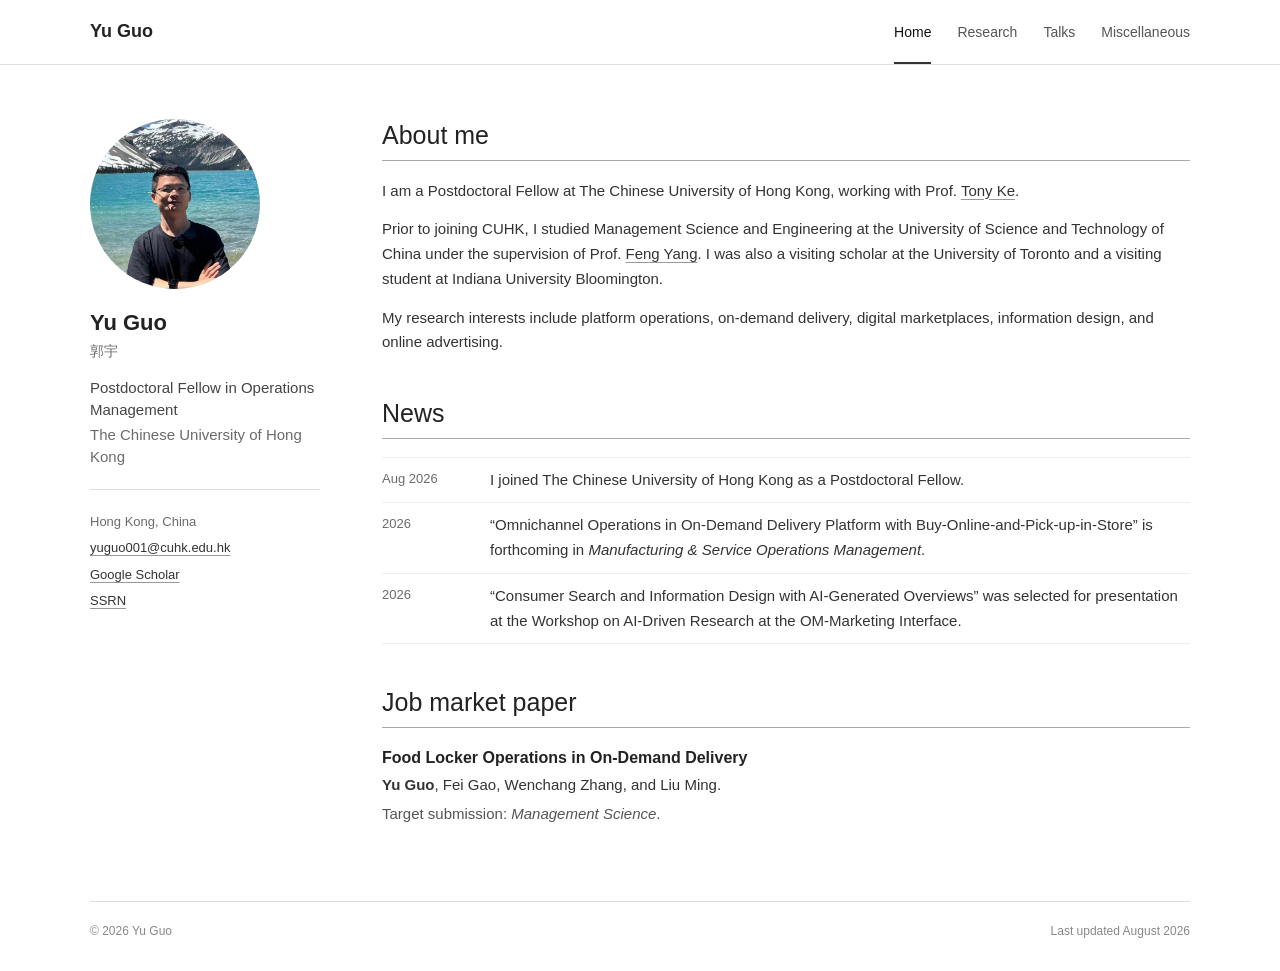
==== index.html @ 822c499a "Add Google Search Console verification tag" ====
<!doctype html>
<html lang="en">
<head>
  <meta charset="utf-8">
  <meta name="viewport" content="width=device-width, initial-scale=1">
  <meta name="google-site-verification" content="gX6m1OhbbZq8u8nHwFhvmDL-8WB10cemIwCa7tGyrLY">
  <meta name="description" content="Yu Guo (郭宇), Postdoctoral Fellow in Operations Management at The Chinese University of Hong Kong (CUHK). Research on platform operations, on-demand delivery, and digital marketplaces.">
  <title>Yu Guo (郭宇) | Postdoctoral Fellow, CUHK</title>
  <link rel="canonical" href="https://joeyyuguo.github.io/">
  <meta property="og:type" content="profile">
  <meta property="og:title" content="Yu Guo (郭宇) | Postdoctoral Fellow, CUHK">
  <meta property="og:description" content="Postdoctoral Fellow in Operations Management at The Chinese University of Hong Kong.">
  <meta property="og:url" content="https://joeyyuguo.github.io/">
  <meta property="og:image" content="https://joeyyuguo.github.io/profile-photo.jpg">
  <script type="application/ld+json">
  {
    "@context": "https://schema.org",
    "@type": "ProfilePage",
    "url": "https://joeyyuguo.github.io/",
    "mainEntity": {
      "@type": "Person",
      "@id": "https://joeyyuguo.github.io/#person",
      "name": "Yu Guo",
      "alternateName": "郭宇",
      "url": "https://joeyyuguo.github.io/",
      "image": "https://joeyyuguo.github.io/profile-photo.jpg",
      "email": "mailto:yuguo001@cuhk.edu.hk",
      "jobTitle": "Postdoctoral Fellow in Operations Management",
      "worksFor": {
        "@type": "CollegeOrUniversity",
        "name": "The Chinese University of Hong Kong",
        "url": "https://www.cuhk.edu.hk/"
      },
      "alumniOf": [
        { "@type": "CollegeOrUniversity", "name": "University of Science and Technology of China" },
        { "@type": "CollegeOrUniversity", "name": "Anhui University" }
      ],
      "knowsAbout": ["Operations Management", "Platform Operations", "On-Demand Delivery", "Digital Marketplaces", "Information Design", "Online Advertising"],
      "sameAs": [
        "https://scholar.google.com/citations?user=YEUCVlgAAAAJ",
        "https://papers.ssrn.com/sol3/cf_dev/AbsByAuth.cfm?per_id=5614094"
      ]
    }
  }
  </script>
  <link rel="icon" href="favicon.svg" type="image/svg+xml">
  <link rel="stylesheet" href="styles.css">
  <script src="script.js" defer></script>
</head>
<body data-page="home">
  <a class="skip-link" href="#main-content">Skip to content</a>
  <header class="site-header">
    <div class="header-inner">
      <a class="site-name" href="index.html">Yu Guo</a>
      <button class="nav-toggle" type="button" aria-expanded="false" aria-controls="site-nav">Menu</button>
      <nav class="site-nav" id="site-nav" aria-label="Primary navigation">
        <a data-nav="home" href="index.html">Home</a>
        <a data-nav="research" href="research.html">Research</a>
        <a data-nav="talks" href="talks.html">Talks</a>
        <a data-nav="misc" href="miscellaneous.html">Miscellaneous</a>
      </nav>
    </div>
  </header>

  <div class="site-layout">
    <aside class="profile" aria-label="Profile">
      <div class="avatar">
        <span aria-hidden="true">YG</span>
        <img src="profile-photo.jpg" alt="Portrait of Yu Guo">
      </div>
      <h1>Yu Guo</h1>
      <p class="name-cn" lang="zh-CN">郭宇</p>
      <p class="position">Postdoctoral Fellow in Operations Management</p>
      <p class="affiliation">The Chinese University of Hong Kong</p>
      <ul class="profile-links">
        <li>Hong Kong, China</li>
        <li><a href="mailto:yuguo001@cuhk.edu.hk">yuguo001@cuhk.edu.hk</a></li>
        <li><a href="https://scholar.google.com/citations?user=YEUCVlgAAAAJ&amp;hl=en" target="_blank" rel="noreferrer">Google Scholar</a></li>
        <li><a href="https://papers.ssrn.com/sol3/cf_dev/AbsByAuth.cfm?per_id=5614094" target="_blank" rel="noreferrer">SSRN</a></li>
      </ul>
    </aside>

    <main class="main-content" id="main-content">
      <section>
        <h2>About me</h2>
        <p>I am a Postdoctoral Fellow at The Chinese University of Hong Kong, working with Prof. <a href="https://sites.google.com/view/kete" target="_blank" rel="noreferrer">Tony Ke</a>.</p>
        <p>Prior to joining CUHK, I studied Management Science and Engineering at the University of Science and Technology of China under the supervision of Prof. <a href="https://bs.ustc.edu.cn/chinese/profile-42.html" target="_blank" rel="noreferrer">Feng Yang</a>. I was also a visiting scholar at the University of Toronto and a visiting student at Indiana University Bloomington.</p>
        <p>My research interests include platform operations, on-demand delivery, digital marketplaces, information design, and online advertising.</p>
      </section>

      <section>
        <h2>News</h2>
        <ul class="dated-list">
          <li><span>Aug 2026</span><p>I joined The Chinese University of Hong Kong as a Postdoctoral Fellow.</p></li>
          <li><span>2026</span><p>“Omnichannel Operations in On-Demand Delivery Platform with Buy-Online-and-Pick-up-in-Store” is forthcoming in <em>Manufacturing &amp; Service Operations Management</em>.</p></li>
          <li><span>2026</span><p>“Consumer Search and Information Design with AI-Generated Overviews” was selected for presentation at the Workshop on AI-Driven Research at the OM-Marketing Interface.</p></li>
        </ul>
      </section>

      <section>
        <h2>Job market paper</h2>
        <div class="plain-entry">
          <h3>Food Locker Operations in On-Demand Delivery</h3>
          <p><strong>Yu Guo</strong>, Fei Gao, Wenchang Zhang, and Liu Ming.</p>
          <p class="note">Target submission: <em>Management Science</em>.</p>
        </div>
      </section>
    </main>
  </div>

  <footer class="site-footer">
    <span>© <span data-current-year>2026</span> Yu Guo</span>
    <span>Last updated August 2026</span>
  </footer>
</body>
</html>
---- styles.css ----
:root {
  --text: #333;
  --heading: #222;
  --muted: #6b6b6b;
  --line: #dedede;
  --soft: #f2f2f2;
  --page-width: 1100px;
  --font: -apple-system, BlinkMacSystemFont, "Segoe UI", Helvetica, Arial, "PingFang SC", "Microsoft YaHei", sans-serif;
}

* { box-sizing: border-box; }
html { scroll-behavior: smooth; }
body { margin: 0; background: #fff; color: var(--text); font-family: var(--font); font-size: 15px; line-height: 1.65; }
a { color: #333; text-decoration-color: #999; text-underline-offset: 3px; }
a:hover { color: #000; text-decoration-color: #000; }
.skip-link { position: fixed; top: -100px; left: 16px; z-index: 100; padding: 8px 12px; background: #222; color: #fff; }
.skip-link:focus { top: 12px; }

.site-header { border-bottom: 1px solid var(--line); background: #fff; }
.header-inner { width: min(var(--page-width), calc(100% - 40px)); min-height: 64px; margin: 0 auto; display: flex; align-items: center; justify-content: space-between; gap: 30px; }
.site-name { color: var(--heading); font-size: 18px; font-weight: 600; text-decoration: none; }
.site-nav { display: flex; align-items: center; gap: 26px; }
.site-nav a { padding: 21px 0 18px; border-bottom: 2px solid transparent; color: #555; font-size: 14px; text-decoration: none; }
.site-nav a:hover, .site-nav a.active { border-bottom-color: #333; color: #111; }
.nav-toggle { display: none; padding: 6px 0; border: 0; background: transparent; color: #333; font: inherit; cursor: pointer; }

.site-layout { width: min(var(--page-width), calc(100% - 40px)); margin: 0 auto; padding: 54px 0 70px; display: grid; grid-template-columns: 230px minmax(0, 1fr); gap: 62px; }
.profile { align-self: start; }
.avatar { position: relative; width: 170px; height: 170px; display: grid; place-items: center; margin-bottom: 20px; overflow: hidden; border-radius: 50%; background: var(--soft); color: #444; font-family: Georgia, serif; font-size: 42px; }
.avatar img { position: absolute; inset: 0; width: 100%; height: 100%; object-fit: cover; opacity: 0; }
.avatar.has-photo img { opacity: 1; }
.profile h1 { margin: 0; color: var(--heading); font-size: 22px; font-weight: 600; line-height: 1.25; }
.name-cn { margin: 3px 0 14px; color: var(--muted); font-size: 14px; }
.position { margin: 0 0 2px; color: #444; line-height: 1.5; }
.affiliation { margin: 0; color: var(--muted); line-height: 1.5; }
.profile-links { margin: 20px 0 0; padding: 16px 0 0; border-top: 1px solid var(--line); list-style: none; }
.profile-links li { margin: 5px 0; color: var(--muted); font-size: 13px; overflow-wrap: anywhere; }

.main-content { min-width: 0; }
.main-content section + section { margin-top: 42px; }
.main-content h2 { margin: 0 0 18px; padding-bottom: 8px; border-bottom: 1px solid #aaa; color: var(--heading); font-size: 25px; font-weight: 500; line-height: 1.3; }
.main-content h3 { margin: 0 0 4px; color: var(--heading); font-size: 16px; font-weight: 600; line-height: 1.45; }
.main-content p { margin: 0 0 14px; }
.plain-entry p { margin-bottom: 4px; }
.note { color: #555; }
.footnote { color: var(--muted); font-size: 13px; }

.dated-list { margin: 0; padding: 0; list-style: none; }
.dated-list li { display: grid; grid-template-columns: 90px 1fr; gap: 18px; padding: 10px 0; border-bottom: 1px solid #eee; }
.dated-list li:first-child { border-top: 1px solid #eee; }
.dated-list span { color: var(--muted); font-size: 13px; }
.dated-list p { margin: 0; }

.publication-list { margin: 0; padding-left: 28px; }
.publication-list > li { padding: 0 0 20px 8px; }
.publication-list p { margin: 2px 0; }
.sub-list { margin: 6px 0 0; padding-left: 20px; color: #555; }

.entry-list article { display: flex; align-items: flex-start; justify-content: space-between; gap: 28px; padding: 0 0 22px; }
.entry-list article + article { padding-top: 2px; }
.entry-list p { margin: 2px 0; }
.entry-list time { flex: 0 0 auto; color: var(--muted); font-size: 13px; white-space: nowrap; }
.compact-entries article { padding-bottom: 15px; }

.year-group { display: grid; grid-template-columns: 70px 1fr; gap: 22px; padding: 12px 0; border-bottom: 1px solid #eee; }
.year-group:first-of-type { border-top: 1px solid #eee; }
.year-group h3 { color: var(--muted); font-size: 14px; }
.year-group ul { margin: 0; padding-left: 20px; }
.year-group li { margin: 0 0 6px; }

.award-list { margin: 0; padding: 0; list-style: none; }
.award-list li { display: flex; align-items: baseline; justify-content: space-between; gap: 28px; padding: 10px 0; border-bottom: 1px solid #eee; }
.award-list li:first-child { border-top: 1px solid #eee; }
.award-list time { flex: 0 0 auto; color: var(--muted); font-size: 13px; }
.skills { display: grid; grid-template-columns: 110px 1fr; gap: 8px 20px; margin: 0; }
.skills dt { font-weight: 600; }
.skills dd { margin: 0; }

.misc-text { max-width: 720px; }
.cat-photo-frame { width: min(100%, 620px); margin: 0; }
.cat-photo-frame img { display: none; width: 100%; min-height: 300px; max-height: 520px; object-fit: cover; border-radius: 3px; }
.cat-photo-frame.has-photo img { display: block; }
.photo-placeholder { display: grid; width: 100%; min-height: 300px; place-items: center; padding: 30px; border: 1px dashed #bbb; border-radius: 3px; background: #fafafa; color: var(--muted); text-align: center; }
.cat-photo-frame.has-photo .photo-placeholder { display: none; }
.cat-photo-frame figcaption { margin-top: 9px; color: var(--muted); font-size: 13px; }

.site-footer { width: min(var(--page-width), calc(100% - 40px)); margin: 0 auto; padding: 20px 0 30px; display: flex; justify-content: space-between; gap: 20px; border-top: 1px solid var(--line); color: #888; font-size: 12px; }
.not-found { width: min(620px, calc(100% - 40px)); margin: 100px auto; }
.not-found h1 { margin-bottom: 10px; color: var(--heading); font-size: 30px; font-weight: 500; }

@media (max-width: 800px) {
  .header-inner { width: min(100% - 28px, var(--page-width)); min-height: 58px; }
  .nav-toggle { display: block; }
  .site-nav { position: absolute; top: 58px; right: 0; left: 0; z-index: 20; display: none; padding: 8px 20px 12px; border-bottom: 1px solid var(--line); background: #fff; }
  .site-nav.open { display: grid; gap: 0; }
  .site-nav a { padding: 8px 0; border-bottom: 0; }
  .site-nav a.active { font-weight: 600; }
  .site-layout { width: min(100% - 28px, 700px); padding: 36px 0 54px; display: block; }
  .profile { display: grid; grid-template-columns: 92px 1fr; column-gap: 18px; margin-bottom: 42px; padding-bottom: 28px; border-bottom: 1px solid var(--line); }
  .avatar { grid-row: 1 / 6; width: 92px; height: 92px; margin: 0; font-size: 25px; }
  .profile h1 { align-self: end; }
  .name-cn { margin-bottom: 6px; }
  .profile-links { grid-column: 2; margin-top: 10px; padding-top: 10px; }
  .main-content h2 { font-size: 23px; }
  .site-footer { width: min(100% - 28px, 700px); }
}

@media (max-width: 520px) {
  body { font-size: 14px; }
  .profile { grid-template-columns: 74px 1fr; column-gap: 14px; }
  .avatar { width: 74px; height: 74px; font-size: 21px; }
  .profile-links { grid-column: 1 / -1; }
  .dated-list li, .year-group { grid-template-columns: 1fr; gap: 3px; }
  .entry-list article { display: block; }
  .entry-list time { display: block; margin-top: 5px; }
  .award-list li { display: block; }
  .award-list time { display: block; margin-top: 3px; }
  .skills { grid-template-columns: 1fr; gap: 2px; }
  .skills dd { margin-bottom: 8px; }
  .cat-photo-frame img, .photo-placeholder { min-height: 210px; }
  .site-footer { align-items: flex-start; flex-direction: column; gap: 3px; }
}

@media (prefers-reduced-motion: reduce) { html { scroll-behavior: auto; } }
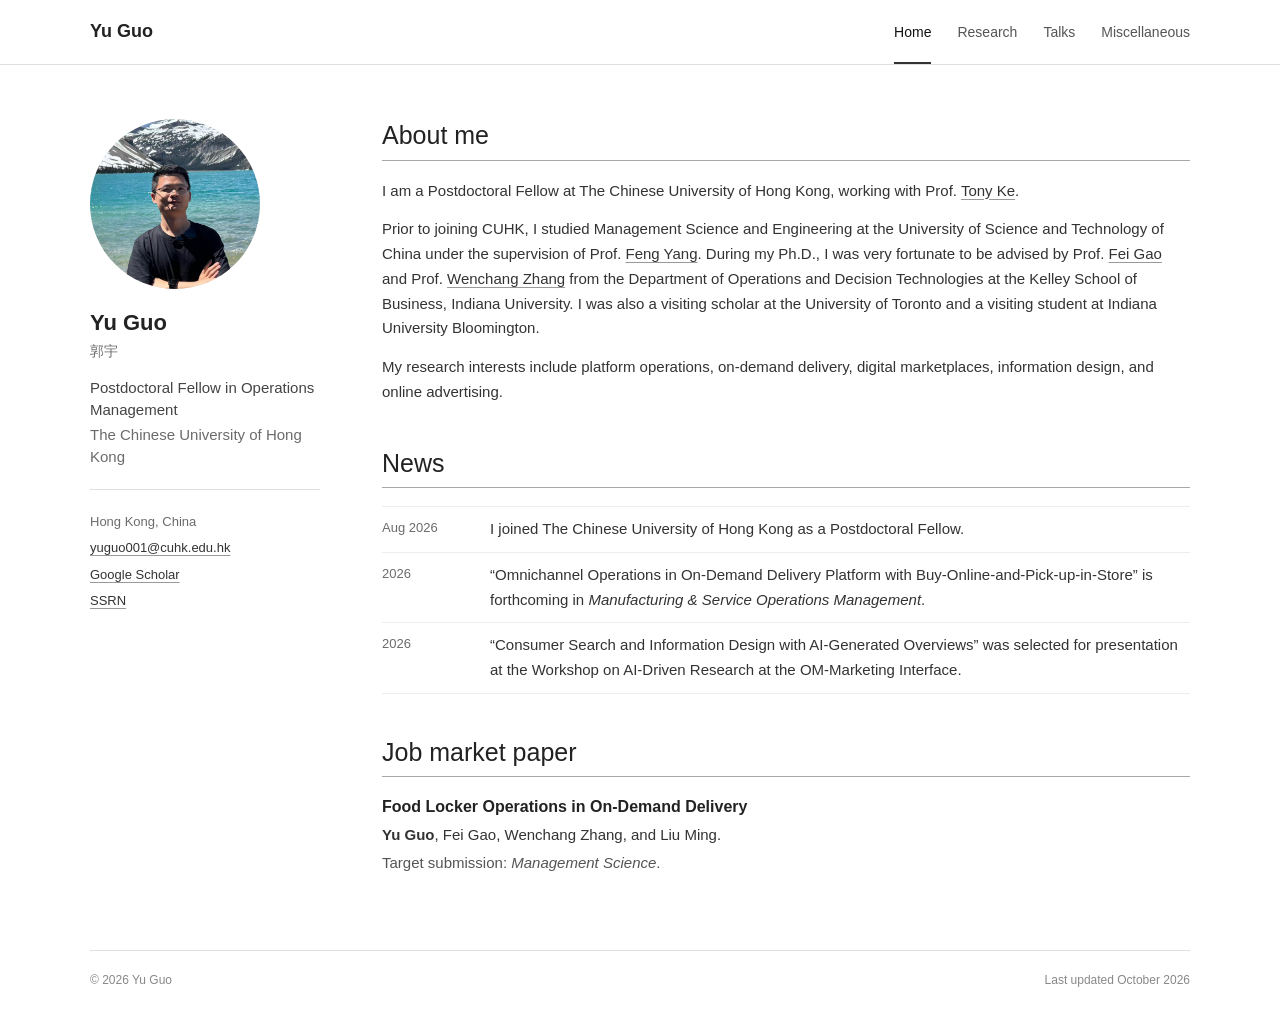
==== commit dbf96ed8: "Mention Fei Gao and Wenchang Zhang as Ph.D. advisors on homepage Co-Authored-By: Claude Opus 5.5 <no" ====
--- a/index.html
+++ b/index.html
@@ -84,7 +84,7 @@
       <section>
         <h2>About me</h2>
         <p>I am a Postdoctoral Fellow at The Chinese University of Hong Kong, working with Prof. <a href="https://sites.google.com/view/kete" target="_blank" rel="noreferrer">Tony Ke</a>.</p>
-        <p>Prior to joining CUHK, I studied Management Science and Engineering at the University of Science and Technology of China under the supervision of Prof. <a href="https://bs.ustc.edu.cn/chinese/profile-42.html" target="_blank" rel="noreferrer">Feng Yang</a>. I was also a visiting scholar at the University of Toronto and a visiting student at Indiana University Bloomington.</p>
+        <p>Prior to joining CUHK, I studied Management Science and Engineering at the University of Science and Technology of China under the supervision of Prof. <a href="https://bs.ustc.edu.cn/chinese/profile-42.html" target="_blank" rel="noreferrer">Feng Yang</a>. During my Ph.D., I was very fortunate to be advised by Prof. <a href="https://sites.google.com/view/feigao" target="_blank" rel="noreferrer">Fei Gao</a> and Prof. <a href="https://www.wenchangzhang.com/" target="_blank" rel="noreferrer">Wenchang Zhang</a> from the Department of Operations and Decision Technologies at the Kelley School of Business, Indiana University. I was also a visiting scholar at the University of Toronto and a visiting student at Indiana University Bloomington.</p>
         <p>My research interests include platform operations, on-demand delivery, digital marketplaces, information design, and online advertising.</p>
       </section>
 
@@ -110,7 +110,7 @@
 
   <footer class="site-footer">
     <span>© <span data-current-year>2026</span> Yu Guo</span>
-    <span>Last updated August 2026</span>
+    <span>Last updated October 2026</span>
   </footer>
 </body>
 </html>
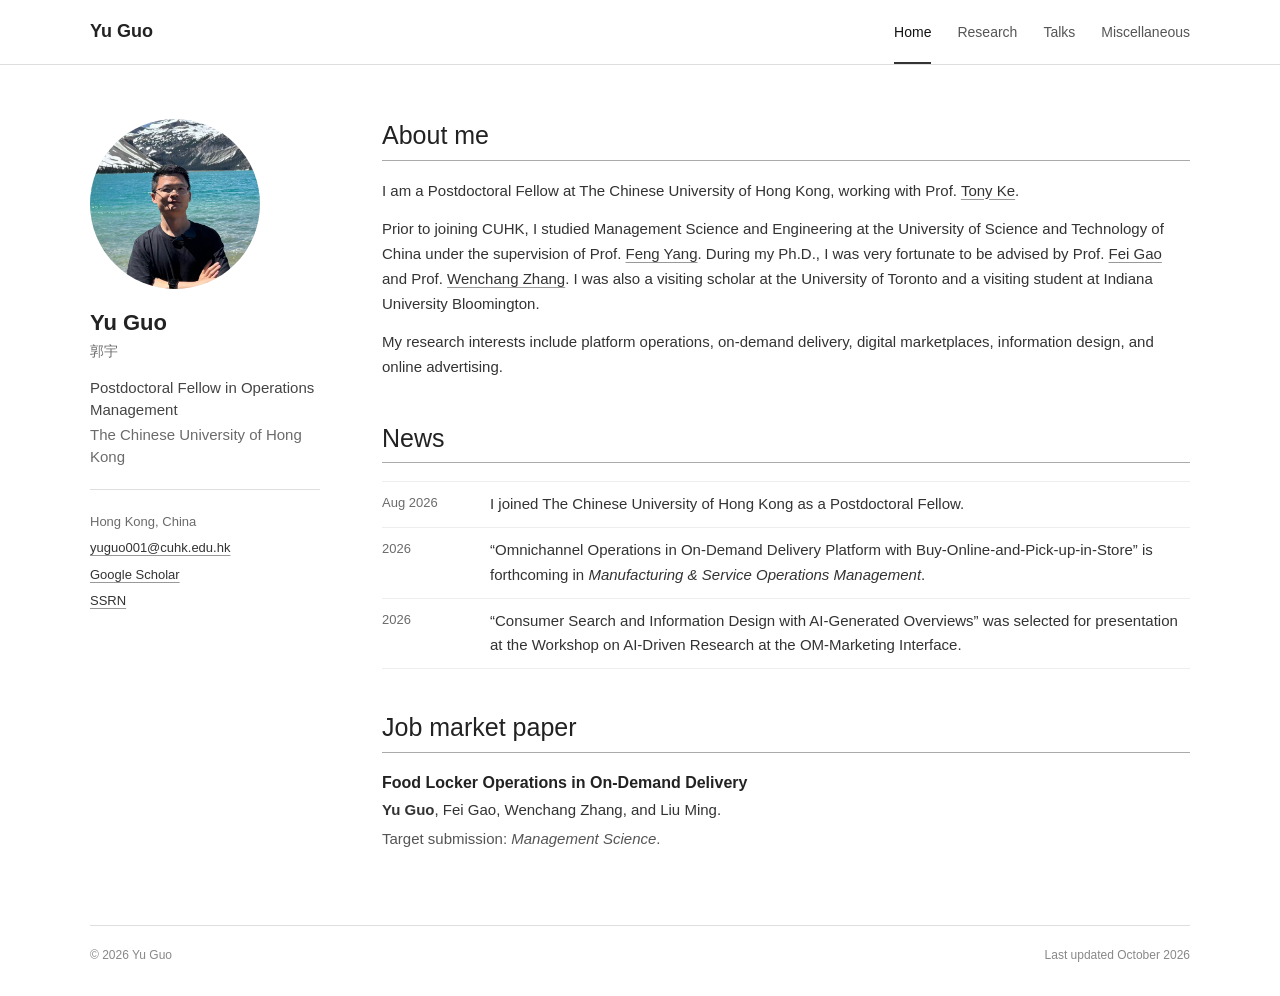
==== commit d6fef3d2: "Shorten advisor sentence on homepage Co-Authored-By: Claude Opus 5.5 <noreply@anthropic.com>" ====
--- a/index.html
+++ b/index.html
@@ -84,7 +84,7 @@
       <section>
         <h2>About me</h2>
         <p>I am a Postdoctoral Fellow at The Chinese University of Hong Kong, working with Prof. <a href="https://sites.google.com/view/kete" target="_blank" rel="noreferrer">Tony Ke</a>.</p>
-        <p>Prior to joining CUHK, I studied Management Science and Engineering at the University of Science and Technology of China under the supervision of Prof. <a href="https://bs.ustc.edu.cn/chinese/profile-42.html" target="_blank" rel="noreferrer">Feng Yang</a>. During my Ph.D., I was very fortunate to be advised by Prof. <a href="https://sites.google.com/view/feigao" target="_blank" rel="noreferrer">Fei Gao</a> and Prof. <a href="https://www.wenchangzhang.com/" target="_blank" rel="noreferrer">Wenchang Zhang</a> from the Department of Operations and Decision Technologies at the Kelley School of Business, Indiana University. I was also a visiting scholar at the University of Toronto and a visiting student at Indiana University Bloomington.</p>
+        <p>Prior to joining CUHK, I studied Management Science and Engineering at the University of Science and Technology of China under the supervision of Prof. <a href="https://bs.ustc.edu.cn/chinese/profile-42.html" target="_blank" rel="noreferrer">Feng Yang</a>. During my Ph.D., I was very fortunate to be advised by Prof. <a href="https://sites.google.com/view/feigao" target="_blank" rel="noreferrer">Fei Gao</a> and Prof. <a href="https://www.wenchangzhang.com/" target="_blank" rel="noreferrer">Wenchang Zhang</a>. I was also a visiting scholar at the University of Toronto and a visiting student at Indiana University Bloomington.</p>
         <p>My research interests include platform operations, on-demand delivery, digital marketplaces, information design, and online advertising.</p>
       </section>
 
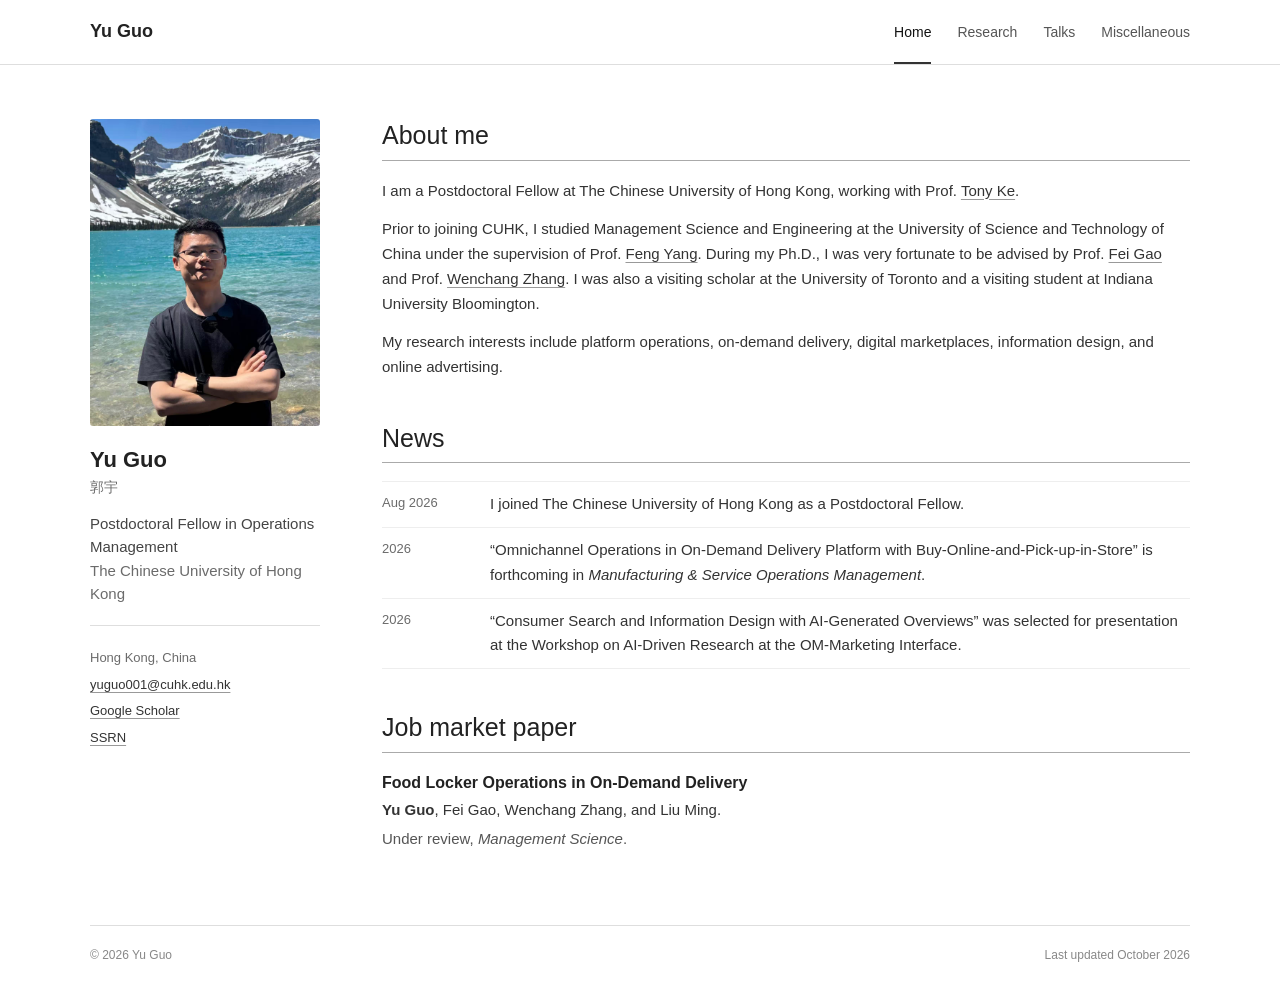
==== commit 2b2df420: "Mark Food Locker paper as under review at Management Science Co-Authored-By: Claude Opus 5.5 <norepl" ====
--- a/index.html
+++ b/index.html
@@ -102,7 +102,7 @@
         <div class="plain-entry">
           <h3>Food Locker Operations in On-Demand Delivery</h3>
           <p><strong>Yu Guo</strong>, Fei Gao, Wenchang Zhang, and Liu Ming.</p>
-          <p class="note">Target submission: <em>Management Science</em>.</p>
+          <p class="note">Under review, <em>Management Science</em>.</p>
         </div>
       </section>
     </main>
--- a/styles.css
+++ b/styles.css
@@ -25,8 +25,9 @@
 .nav-toggle { display: none; padding: 6px 0; border: 0; background: transparent; color: #333; font: inherit; cursor: pointer; }
 
 .site-layout { width: min(var(--page-width), calc(100% - 40px)); margin: 0 auto; padding: 54px 0 70px; display: grid; grid-template-columns: 230px minmax(0, 1fr); gap: 62px; }
+.single-column { width: min(800px, calc(100% - 40px)); display: block; }
 .profile { align-self: start; }
-.avatar { position: relative; width: 170px; height: 170px; display: grid; place-items: center; margin-bottom: 20px; overflow: hidden; border-radius: 50%; background: var(--soft); color: #444; font-family: Georgia, serif; font-size: 42px; }
+.avatar { position: relative; width: 100%; aspect-ratio: 3 / 4; display: grid; place-items: center; margin-bottom: 20px; overflow: hidden; border-radius: 3px; background: var(--soft); color: #444; font-family: Georgia, serif; font-size: 42px; }
 .avatar img { position: absolute; inset: 0; width: 100%; height: 100%; object-fit: cover; opacity: 0; }
 .avatar.has-photo img { opacity: 1; }
 .profile h1 { margin: 0; color: var(--heading); font-size: 22px; font-weight: 600; line-height: 1.25; }
@@ -96,8 +97,8 @@
   .site-nav a { padding: 8px 0; border-bottom: 0; }
   .site-nav a.active { font-weight: 600; }
   .site-layout { width: min(100% - 28px, 700px); padding: 36px 0 54px; display: block; }
-  .profile { display: grid; grid-template-columns: 92px 1fr; column-gap: 18px; margin-bottom: 42px; padding-bottom: 28px; border-bottom: 1px solid var(--line); }
-  .avatar { grid-row: 1 / 6; width: 92px; height: 92px; margin: 0; font-size: 25px; }
+  .profile { display: grid; grid-template-columns: 96px 1fr; column-gap: 18px; margin-bottom: 42px; padding-bottom: 28px; border-bottom: 1px solid var(--line); }
+  .avatar { grid-row: 1 / 6; width: 96px; margin: 0; font-size: 25px; }
   .profile h1 { align-self: end; }
   .name-cn { margin-bottom: 6px; }
   .profile-links { grid-column: 2; margin-top: 10px; padding-top: 10px; }
@@ -107,8 +108,8 @@
 
 @media (max-width: 520px) {
   body { font-size: 14px; }
-  .profile { grid-template-columns: 74px 1fr; column-gap: 14px; }
-  .avatar { width: 74px; height: 74px; font-size: 21px; }
+  .profile { grid-template-columns: 80px 1fr; column-gap: 14px; }
+  .avatar { width: 80px; font-size: 21px; }
   .profile-links { grid-column: 1 / -1; }
   .dated-list li, .year-group { grid-template-columns: 1fr; gap: 3px; }
   .entry-list article { display: block; }
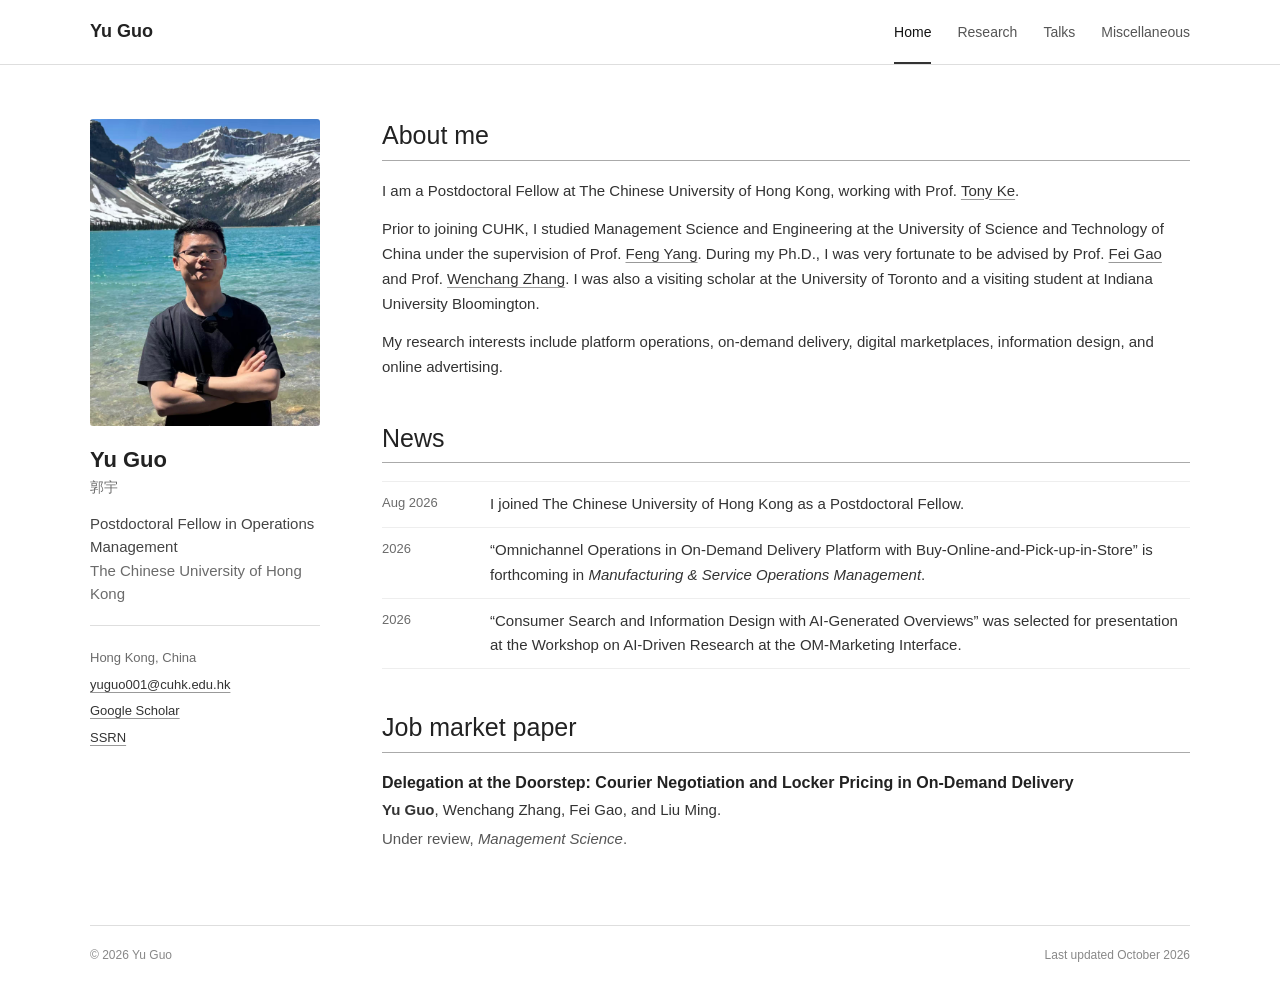
==== commit 08f14be6: "Retitle job market paper and reorder its authors Co-Authored-By: Claude Opus 5.5 <noreply@anthropic." ====
--- a/index.html
+++ b/index.html
@@ -100,8 +100,8 @@
       <section>
         <h2>Job market paper</h2>
         <div class="plain-entry">
-          <h3>Food Locker Operations in On-Demand Delivery</h3>
-          <p><strong>Yu Guo</strong>, Fei Gao, Wenchang Zhang, and Liu Ming.</p>
+          <h3>Delegation at the Doorstep: Courier Negotiation and Locker Pricing in On-Demand Delivery</h3>
+          <p><strong>Yu Guo</strong>, Wenchang Zhang, Fei Gao, and Liu Ming.</p>
           <p class="note">Under review, <em>Management Science</em>.</p>
         </div>
       </section>
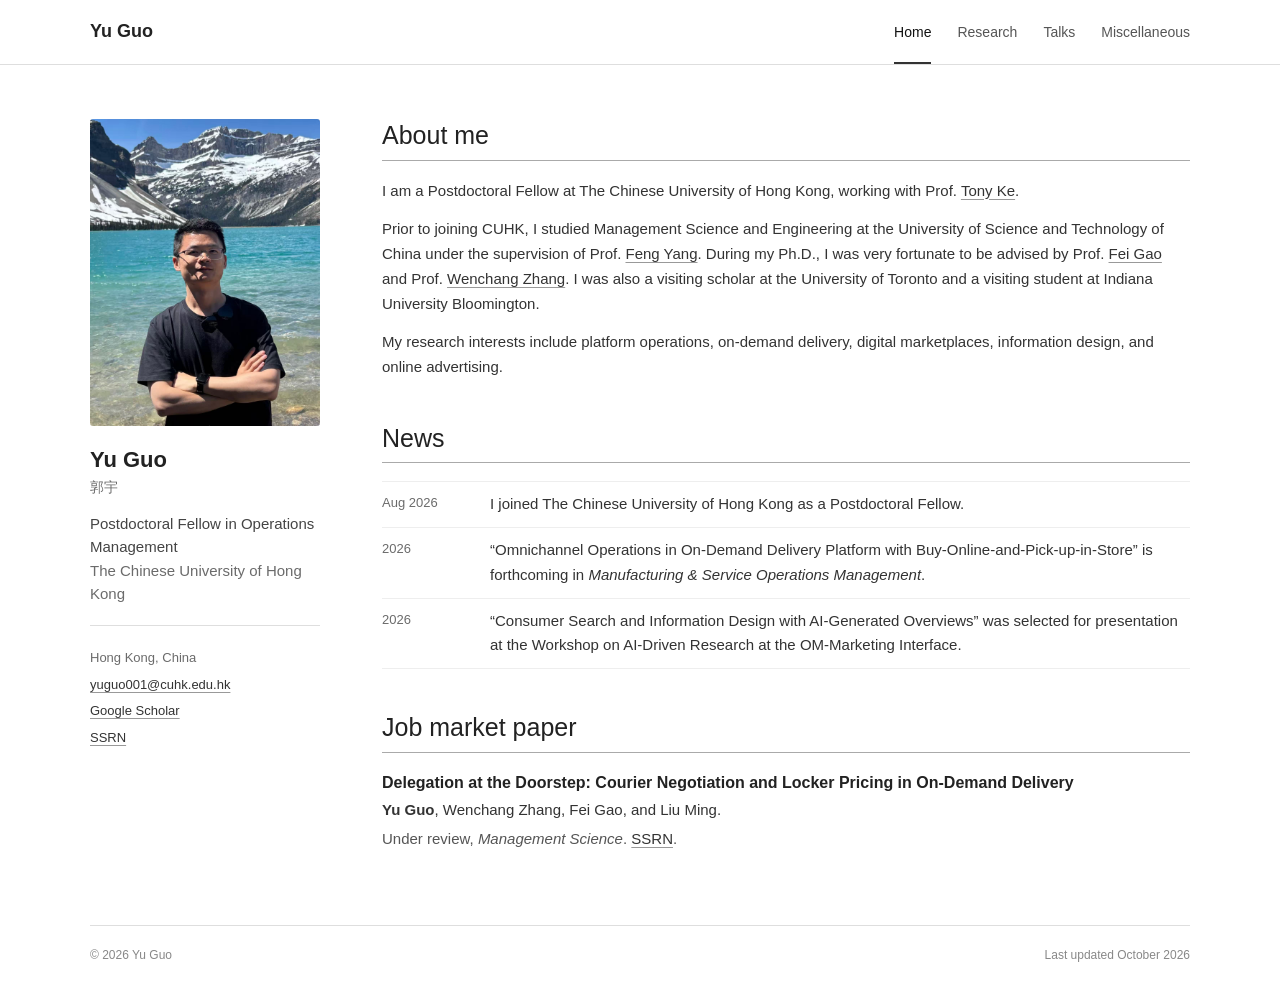
==== commit 385b2c8b: "Add SSRN link for Delegation at the Doorstep paper Co-Authored-By: Claude Opus 5.5 <noreply@anthropi" ====
--- a/index.html
+++ b/index.html
@@ -102,7 +102,7 @@
         <div class="plain-entry">
           <h3>Delegation at the Doorstep: Courier Negotiation and Locker Pricing in On-Demand Delivery</h3>
           <p><strong>Yu Guo</strong>, Wenchang Zhang, Fei Gao, and Liu Ming.</p>
-          <p class="note">Under review, <em>Management Science</em>.</p>
+          <p class="note">Under review, <em>Management Science</em>. <a href="https://papers.ssrn.com/sol3/papers.cfm?abstract_id=7684620" target="_blank" rel="noreferrer">SSRN</a>.</p>
         </div>
       </section>
     </main>
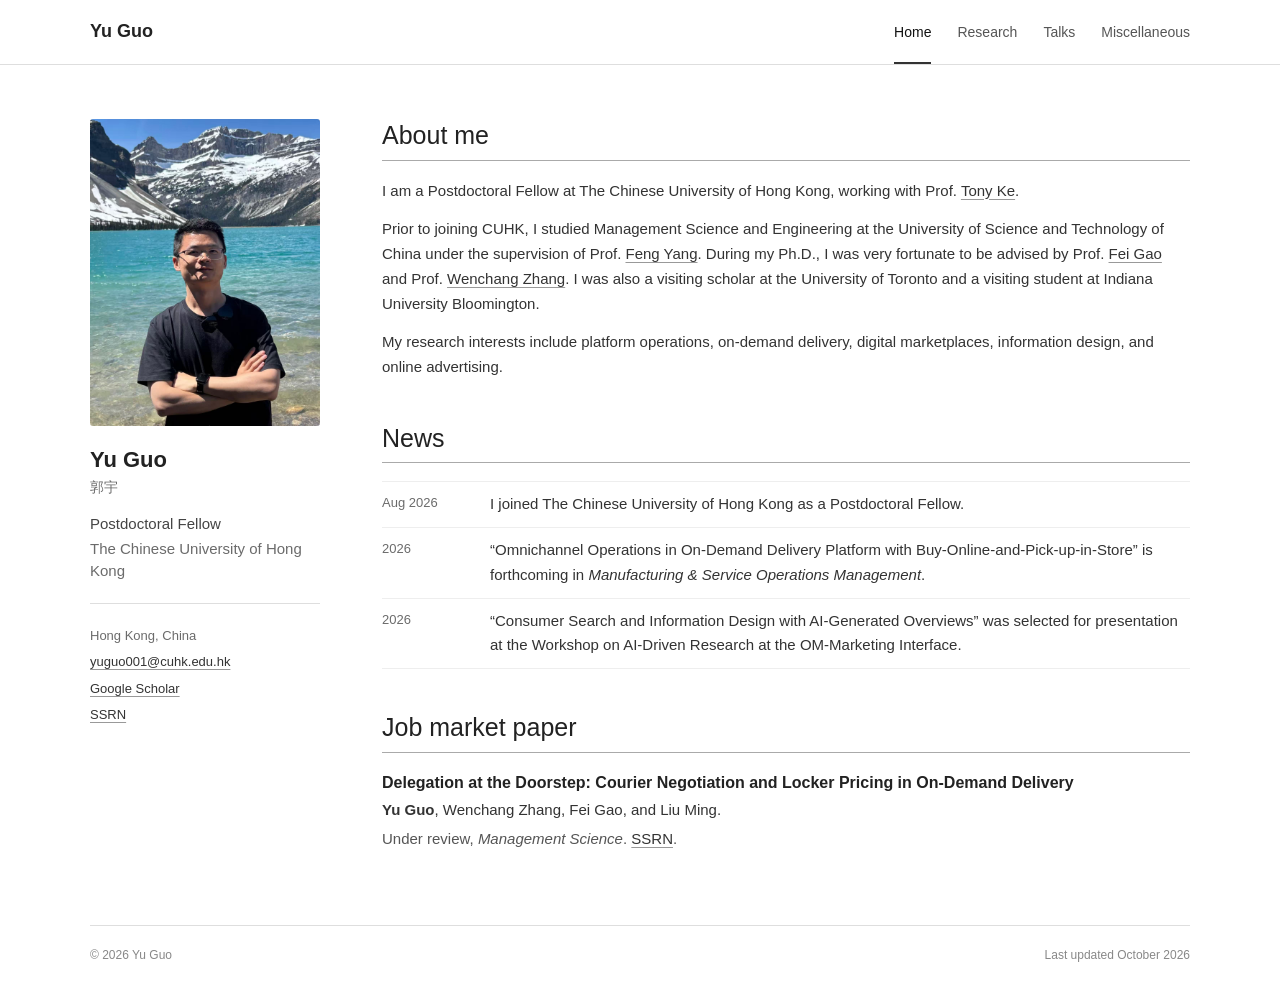
==== commit cf6f99da: "Drop Operations Management from postdoc title Co-Authored-By: Claude Opus 5.5 <noreply@anthropic.com" ====
--- a/index.html
+++ b/index.html
@@ -4,12 +4,12 @@
   <meta charset="utf-8">
   <meta name="viewport" content="width=device-width, initial-scale=1">
   <meta name="google-site-verification" content="gX6m1OhbbZq8u8nHwFhvmDL-8WB10cemIwCa7tGyrLY">
-  <meta name="description" content="Yu Guo (郭宇), Postdoctoral Fellow in Operations Management at The Chinese University of Hong Kong (CUHK). Research on platform operations, on-demand delivery, and digital marketplaces.">
+  <meta name="description" content="Yu Guo (郭宇), Postdoctoral Fellow at The Chinese University of Hong Kong (CUHK). Research on platform operations, on-demand delivery, and digital marketplaces.">
   <title>Yu Guo (郭宇) | Postdoctoral Fellow, CUHK</title>
   <link rel="canonical" href="https://joeyyuguo.github.io/">
   <meta property="og:type" content="profile">
   <meta property="og:title" content="Yu Guo (郭宇) | Postdoctoral Fellow, CUHK">
-  <meta property="og:description" content="Postdoctoral Fellow in Operations Management at The Chinese University of Hong Kong.">
+  <meta property="og:description" content="Postdoctoral Fellow at The Chinese University of Hong Kong.">
   <meta property="og:url" content="https://joeyyuguo.github.io/">
   <meta property="og:image" content="https://joeyyuguo.github.io/profile-photo.jpg">
   <script type="application/ld+json">
@@ -25,7 +25,7 @@
       "url": "https://joeyyuguo.github.io/",
       "image": "https://joeyyuguo.github.io/profile-photo.jpg",
       "email": "mailto:yuguo001@cuhk.edu.hk",
-      "jobTitle": "Postdoctoral Fellow in Operations Management",
+      "jobTitle": "Postdoctoral Fellow",
       "worksFor": {
         "@type": "CollegeOrUniversity",
         "name": "The Chinese University of Hong Kong",
@@ -70,7 +70,7 @@
       </div>
       <h1>Yu Guo</h1>
       <p class="name-cn" lang="zh-CN">郭宇</p>
-      <p class="position">Postdoctoral Fellow in Operations Management</p>
+      <p class="position">Postdoctoral Fellow</p>
       <p class="affiliation">The Chinese University of Hong Kong</p>
       <ul class="profile-links">
         <li>Hong Kong, China</li>
--- a/styles.css
+++ b/styles.css
@@ -78,11 +78,9 @@
 .skills dd { margin: 0; }
 
 .misc-text { max-width: 720px; }
-.cat-photo-frame { width: min(100%, 620px); margin: 0; }
-.cat-photo-frame img { display: none; width: 100%; min-height: 300px; max-height: 520px; object-fit: cover; border-radius: 3px; }
-.cat-photo-frame.has-photo img { display: block; }
-.photo-placeholder { display: grid; width: 100%; min-height: 300px; place-items: center; padding: 30px; border: 1px dashed #bbb; border-radius: 3px; background: #fafafa; color: var(--muted); text-align: center; }
-.cat-photo-frame.has-photo .photo-placeholder { display: none; }
+.cat-photos { display: grid; grid-template-columns: repeat(2, minmax(0, 1fr)); gap: 20px; margin-bottom: 14px; }
+.cat-photo-frame { margin: 0; }
+.cat-photo-frame img { display: block; width: 100%; height: auto; aspect-ratio: 3 / 2; object-fit: cover; border-radius: 3px; }
 .cat-photo-frame figcaption { margin-top: 9px; color: var(--muted); font-size: 13px; }
 
 .site-footer { width: min(var(--page-width), calc(100% - 40px)); margin: 0 auto; padding: 20px 0 30px; display: flex; justify-content: space-between; gap: 20px; border-top: 1px solid var(--line); color: #888; font-size: 12px; }
@@ -118,7 +116,7 @@
   .award-list time { display: block; margin-top: 3px; }
   .skills { grid-template-columns: 1fr; gap: 2px; }
   .skills dd { margin-bottom: 8px; }
-  .cat-photo-frame img, .photo-placeholder { min-height: 210px; }
+  .cat-photos { gap: 12px; }
   .site-footer { align-items: flex-start; flex-direction: column; gap: 3px; }
 }
 
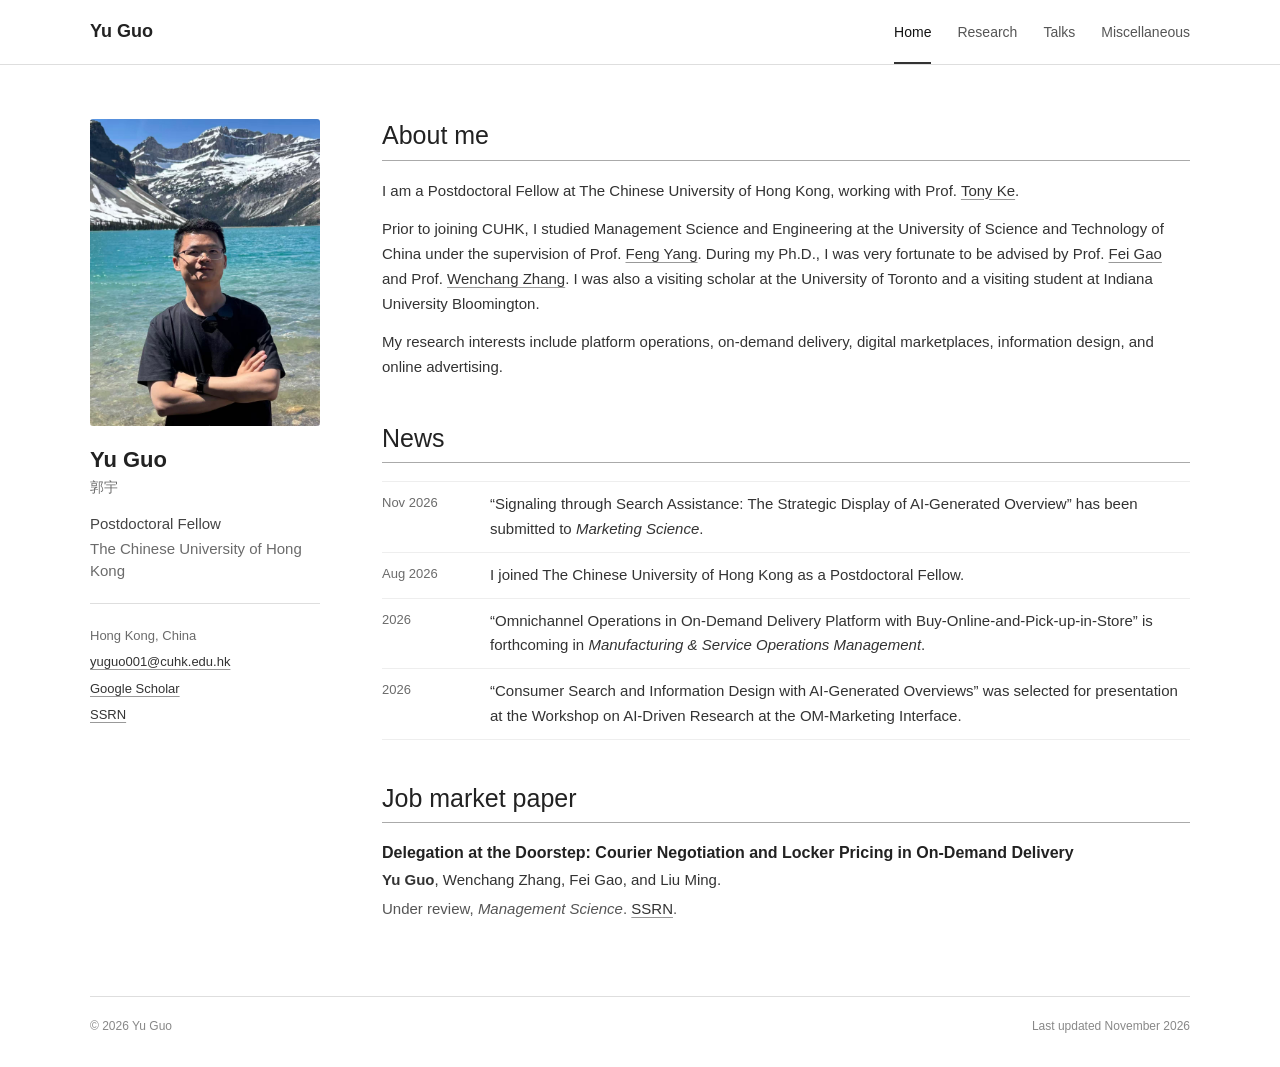
==== commit e5728f7b: "Announce Marketing Science submission of AI overview paper Add a News item on the homepage, update t" ====
--- a/index.html
+++ b/index.html
@@ -91,6 +91,7 @@
       <section>
         <h2>News</h2>
         <ul class="dated-list">
+          <li><span>Nov 2026</span><p>“Signaling through Search Assistance: The Strategic Display of AI-Generated Overview” has been submitted to <em>Marketing Science</em>.</p></li>
           <li><span>Aug 2026</span><p>I joined The Chinese University of Hong Kong as a Postdoctoral Fellow.</p></li>
           <li><span>2026</span><p>“Omnichannel Operations in On-Demand Delivery Platform with Buy-Online-and-Pick-up-in-Store” is forthcoming in <em>Manufacturing &amp; Service Operations Management</em>.</p></li>
           <li><span>2026</span><p>“Consumer Search and Information Design with AI-Generated Overviews” was selected for presentation at the Workshop on AI-Driven Research at the OM-Marketing Interface.</p></li>
@@ -110,7 +111,7 @@
 
   <footer class="site-footer">
     <span>© <span data-current-year>2026</span> Yu Guo</span>
-    <span>Last updated October 2026</span>
+    <span>Last updated November 2026</span>
   </footer>
 </body>
 </html>
--- a/styles.css
+++ b/styles.css
@@ -45,6 +45,7 @@
 .plain-entry p { margin-bottom: 4px; }
 .note { color: #555; }
 .footnote { color: var(--muted); font-size: 13px; }
+sup { line-height: 0; }
 
 .dated-list { margin: 0; padding: 0; list-style: none; }
 .dated-list li { display: grid; grid-template-columns: 90px 1fr; gap: 18px; padding: 10px 0; border-bottom: 1px solid #eee; }
